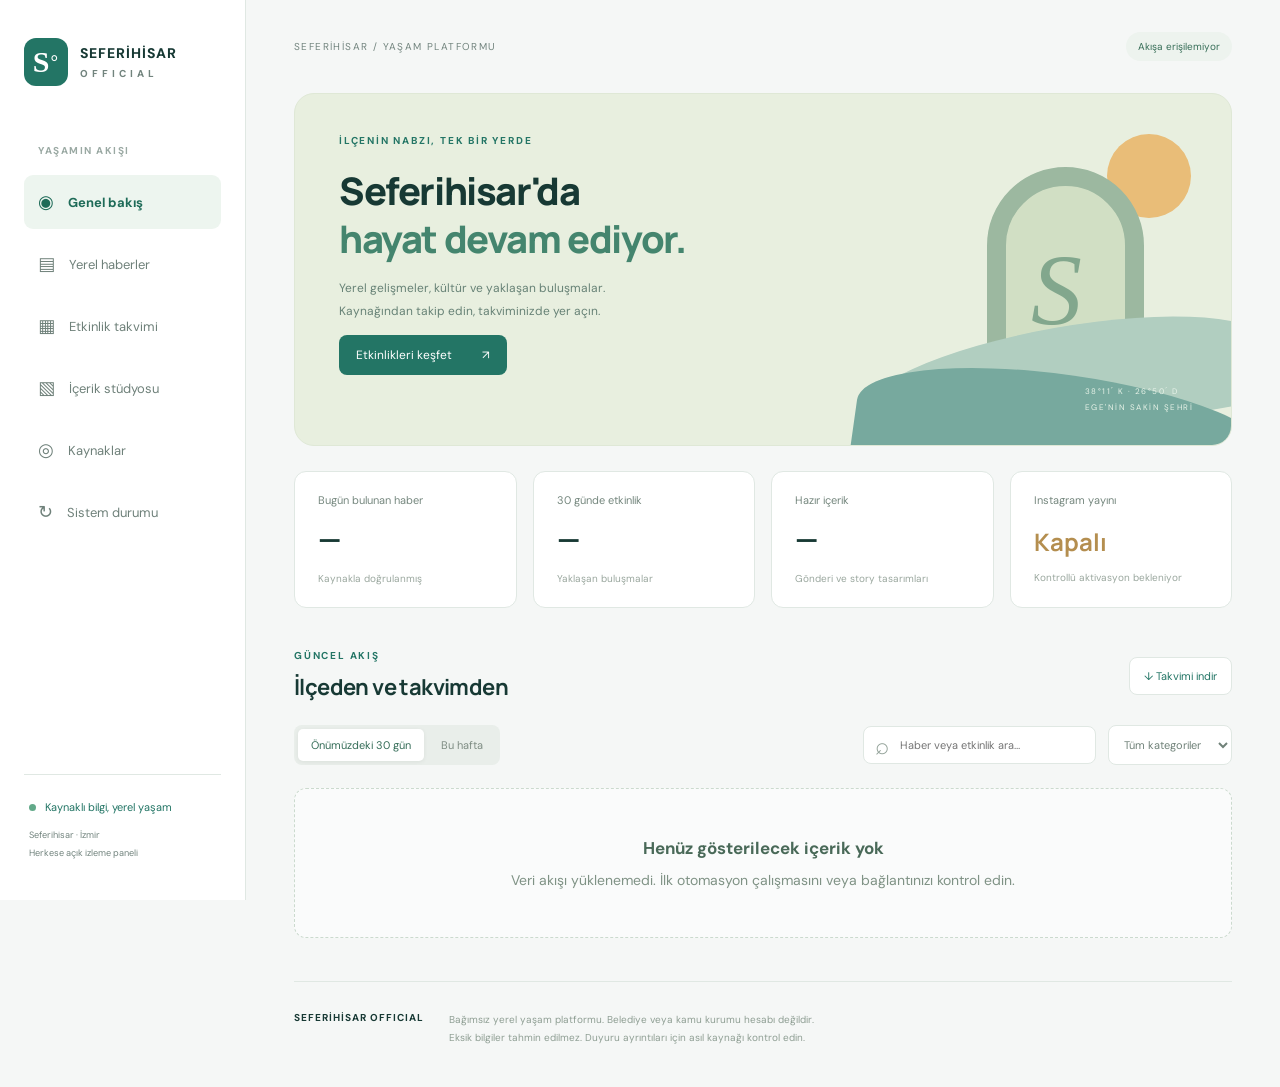
==== site/index.html @ 624b7d80 "Build Seferihisar news and future-event automation platform" ====
<!doctype html>
<html lang="tr">
<head>
  <meta charset="utf-8"><meta name="viewport" content="width=device-width, initial-scale=1">
  <meta name="description" content="Seferihisar Official — kaynaklı yerel haberler ve yaklaşan etkinlikler">
  <title>Seferihisar Official · Yaşam ve etkinlik akışı</title>
  <link rel="stylesheet" href="style.css"><script src="app.js" defer></script>
</head>
<body>
  <aside class="sidebar">
    <a class="brand" href="#overview"><span class="brand-icon">S<span>°</span></span><span>SEFERİHİSAR<small>OFFICIAL</small></span></a>
    <div class="nav-label">YAŞAMIN AKIŞI</div>
    <nav aria-label="Ana menü">
      <button data-view="overview" class="active">◉ <span>Genel bakış</span></button>
      <button data-view="news">▤ <span>Yerel haberler</span></button>
      <button data-view="events">▦ <span>Etkinlik takvimi</span></button>
      <button data-view="posts">▧ <span>İçerik stüdyosu</span></button>
      <button data-view="sources">◎ <span>Kaynaklar</span></button>
      <button data-view="system">↻ <span>Sistem durumu</span></button>
    </nav>
    <div class="sidebar-bottom"><span class="dot"></span> Kaynaklı bilgi, yerel yaşam<small>Seferihisar · İzmir<br>Herkese açık izleme paneli</small></div>
  </aside>
  <main>
    <header><span id="today">SEFERİHİSAR / YAŞAM PLATFORMU</span><span class="live" id="freshness">Veri bekleniyor</span></header>
    <div id="notice" role="status" class="notice" hidden></div>
    <section class="hero">
      <div><div class="eyebrow">İLÇENİN NABZI, TEK BİR YERDE</div><h1>Seferihisar'da<br><em>hayat devam ediyor.</em></h1><p>Yerel gelişmeler, kültür ve yaklaşan buluşmalar.<br>Kaynağından takip edin, takviminizde yer açın.</p><button class="primary" data-goto="events">Etkinlikleri keşfet <span>↗</span></button></div>
      <div class="hero-art" aria-hidden="true"><div class="sun"></div><div class="arch"><span>S</span></div><div class="sea sea-one"></div><div class="sea sea-two"></div><span class="art-caption">38°11′ K · 26°50′ D<br>EGE'NİN SAKİN ŞEHRİ</span></div>
    </section>
    <section class="stats" aria-label="Akış özeti">
      <div><span>Bugün bulunan haber</span><strong id="news-count">—</strong><small>Kaynakla doğrulanmış</small></div>
      <div><span>30 günde etkinlik</span><strong id="event-count">—</strong><small>Yaklaşan buluşmalar</small></div>
      <div><span>Hazır içerik</span><strong id="post-count">—</strong><small>Gönderi ve story tasarımları</small></div>
      <div><span>Instagram yayını</span><strong class="off">Kapalı</strong><small>Kontrollü aktivasyon bekleniyor</small></div>
    </section>
    <div class="section-head"><div><div class="eyebrow">GÜNCEL AKIŞ</div><h2 id="view-title">İlçeden ve takvimden</h2></div><a href="events.ics" download class="calendar-download">↓ Takvimi indir</a></div>
    <section class="controls" aria-label="İçerik filtreleri"><div class="chips"><button class="selected" data-days="30">Önümüzdeki 30 gün</button><button data-days="7">Bu hafta</button></div><label class="search"><span>⌕</span><input id="search" type="search" placeholder="Haber veya etkinlik ara…" aria-label="Haber veya etkinlik ara"></label><label><select id="category" aria-label="Kategori"><option value="">Tüm kategoriler</option></select></label></section>
    <div id="content" aria-live="polite"><div class="empty">Kaynak akışı yükleniyor…</div></div>
    <footer><span>SEFERİHİSAR OFFICIAL</span><p>Bağımsız yerel yaşam platformu. Belediye veya kamu kurumu hesabı değildir.<br>Eksik bilgiler tahmin edilmez. Duyuru ayrıntıları için asıl kaynağı kontrol edin.</p><small id="updated"></small></footer>
  </main>
</body>
</html>
---- site/style.css ----
@import url('https://fonts.googleapis.com/css2?family=DM+Sans:wght@400;500;600;700&family=Manrope:wght@400;500;600;700;800&display=swap');
:root{--bg:#f5f7f6;--ink:#173934;--muted:#72847e;--green:#237565;--border:#e0e8e3;--white:#fff}*{box-sizing:border-box}body{margin:0;background:var(--bg);color:var(--ink);font-family:'DM Sans',system-ui,sans-serif;font-size:14px}button,input,select{font:inherit}button,a,select{touch-action:manipulation}button,a{ -webkit-tap-highlight-color:transparent}button{cursor:pointer}button:focus-visible,a:focus-visible,input:focus-visible,select:focus-visible{outline:3px solid #eaa84f;outline-offset:4px}a{color:var(--green);text-decoration:none}.sidebar{position:fixed;inset:0 auto 0 0;width:246px;background:#fff;border-right:1px solid var(--border);padding:38px 24px;display:flex;flex-direction:column}.brand{display:flex;gap:12px;align-items:center;color:var(--ink);font-size:14px;font-weight:800;letter-spacing:1px}.brand small{display:block;font-size:10px;letter-spacing:4px;margin-top:5px;color:var(--muted)}.brand-icon{display:block;font:700 30px Georgia;color:white;background:var(--green);border-radius:12px;width:44px;height:48px;text-align:center;line-height:48px}.brand-icon span{font-size:19px;vertical-align:top}.nav-label{font-size:10px;font-weight:700;color:#9aa9a3;letter-spacing:1.5px;margin:58px 14px 18px}nav{display:grid;gap:8px}nav button{border:0;background:transparent;color:#6f817a;text-align:left;padding:15px 14px;border-radius:9px;font-size:18px;display:flex;gap:14px;align-items:center}nav button span{font-size:13px}nav button.active{background:#edf5ef;color:#1e6b58;font-weight:700}.sidebar-bottom{margin-top:auto;border-top:1px solid var(--border);padding:25px 5px 0;font-size:11px;color:var(--green)}.sidebar-bottom small{display:block;color:var(--muted);line-height:1.9;margin-top:13px}.dot{display:inline-block;width:7px;height:7px;background:#62a989;border-radius:50%;margin-right:6px}main{margin-left:246px;max-width:1600px;padding:0 48px}header{height:93px;display:flex;justify-content:space-between;align-items:center;font-size:10px;letter-spacing:1.4px;color:var(--muted);gap:12px}.live{background:#edf3ee;color:#376e58;padding:8px 12px;border-radius:20px;font-size:10px;letter-spacing:0}.hero{background:#e8efdf;border:1px solid #dfe8d6;border-radius:20px;min-height:353px;padding:40px 44px;display:flex;position:relative;overflow:hidden}.eyebrow{font-size:10px;letter-spacing:1.8px;font-weight:700;color:var(--green)}h1{font-family:Manrope,system-ui,sans-serif;font-size:38px;letter-spacing:-1.4px;line-height:1.25;margin:20px 0 15px;font-weight:800}h1 em{font-style:normal;color:#44856e}.hero p{color:#678276;font-size:12px;line-height:1.9}.primary{border:0;background:#237565;color:white;border-radius:8px;padding:12px 17px;margin-top:12px;font-size:12px;display:flex;gap:30px}.hero-art{position:absolute;width:360px;height:100%;right:0;top:0}.sun{position:absolute;width:84px;height:84px;border-radius:50%;background:#e9bd78;right:40px;top:40px}.arch{position:absolute;right:87px;top:73px;width:157px;height:212px;border-radius:90px 90px 0 0;border:19px solid #9cb8a0;background:#d1dfc4}.arch span{font:italic 102px Georgia;color:#82a78d;position:absolute;left:25px;top:46px}.sea{position:absolute;width:420px;height:108px;bottom:0;right:-44px;background:#8cb6ad;border-radius:50% 50% 0 0;transform:rotate(-10deg)}.sea-one{bottom:10px;background:#b1cec0}.sea-two{bottom:-38px;background:#77a99e;transform:rotate(8deg)}.art-caption{position:absolute;bottom:30px;right:38px;font-size:8px;line-height:2;letter-spacing:1.5px;color:#e7f3e8}.stats{display:grid;grid-template-columns:repeat(4,1fr);gap:16px;margin:25px 0 41px}.stats>div{background:white;border:1px solid var(--border);border-radius:12px;padding:21px 23px}.stats span{font-size:11px;color:#75877e;display:block}.stats strong{font:700 30px Manrope,system-ui;display:block;margin:11px 0 9px}.stats strong.off{font-size:24px;color:#b48e4f;padding-top:7px}.stats small{font-size:10px;color:#9aa79e}.section-head{display:flex;justify-content:space-between;align-items:center}h2{font:700 22px Manrope,system-ui;letter-spacing:-.6px;margin:10px 0 0}.calendar-download{font-size:11px;border:1px solid var(--border);background:#fff;padding:11px 14px;border-radius:8px}.controls{display:flex;gap:12px;align-items:center;margin:23px 0}.chips{display:flex;gap:4px;flex-shrink:0;background:#e9eeea;padding:4px;border-radius:8px}.chips button{border:0;background:transparent;color:#7e8c83;padding:9px 13px;border-radius:5px;font-size:11px}.chips button.selected{background:white;color:#356d58;box-shadow:0 1px 4px #001d1010}.search{margin-left:auto;display:flex;align-items:center;border:1px solid var(--border);border-radius:8px;padding:0 11px;background:white}.search span{font-size:24px;color:#94a39a}input{width:195px;border:0;background:transparent;padding:11px;font-size:11px;outline:0}select{border:1px solid var(--border);background:white;color:#708279;border-radius:8px;font-size:11px;padding:11px;max-width:180px}.grid{display:grid;grid-template-columns:repeat(3,minmax(0,1fr));gap:18px}.content-card{background:#fff;border:1px solid var(--border);border-radius:12px;overflow:hidden;display:flex;flex-direction:column}.card-visual{height:133px;background:#e6eee6;position:relative;overflow:hidden;display:flex;align-items:center;justify-content:center}.card-visual .date{font:800 46px Manrope,system-ui;letter-spacing:-3px;color:#367563}.card-visual .date small{display:inline-block;font:500 11px 'DM Sans',system-ui;letter-spacing:1px;margin-left:10px;vertical-align:middle}.card-visual::after{content:'';width:170px;height:170px;position:absolute;border:1px solid #8ab79e66;border-radius:50%;right:-55px;bottom:-93px;box-shadow:0 0 0 28px #a6c4ad33,0 0 0 56px #a6c4ad1a}.card-visual.news{background:#e4edf2}.card-visual.news .date{font-size:32px;letter-spacing:0;color:#55849a}.card-visual img{width:100%;height:100%;object-fit:cover;object-position:top}.card-body{padding:20px;display:flex;flex-direction:column;flex:1;gap:12px}.card-meta{display:flex;justify-content:space-between;gap:8px;align-items:center;font-size:9px;color:#8c9b91}.tag{color:#397b65;background:#edf6ee;padding:5px 8px;border-radius:4px}.tag.warn{color:#b45135;background:#fceddf}.content-card h3{font:700 15px Manrope,system-ui;line-height:1.5;margin:0;letter-spacing:-.2px}.content-card p{font-size:11px;line-height:1.8;color:#7b8d83;margin:0}.card-details{color:#8b9c91;font-size:10px;line-height:1.9}.card-footer{margin-top:auto;padding-top:13px;border-top:1px solid #edf1ec;display:flex;gap:12px;align-items:center;justify-content:space-between;font-size:10px}.card-footer button{background:#edf4ef;color:#36745d;border:0;border-radius:5px;padding:8px;font-size:10px}.empty{border:1px dashed #cbdace;border-radius:12px;padding:48px 20px;text-align:center;color:#7f9285;background:#ffffff80}.empty strong{display:block;font-size:17px;color:#496958;margin-bottom:12px}.panel{background:white;border:1px solid var(--border);border-radius:12px;padding:24px;margin-bottom:16px}.table-wrap{overflow:auto}table{width:100%;border-collapse:collapse;font-size:12px}th{text-align:left;color:#8c9b92;font-weight:500}td,th{padding:15px 10px;border-bottom:1px solid #edf1ec;white-space:nowrap}td a{white-space:normal}.notice{padding:14px 18px;background:#fff2dc;border:1px solid #ebd7b5;border-radius:8px;margin-bottom:16px;color:#98732e;line-height:1.6;font-size:12px}footer{border-top:1px solid var(--border);margin-top:43px;padding:29px 0 40px;display:flex;gap:25px;align-items:start}footer>span{font-weight:700;font-size:10px;letter-spacing:1px}footer p{font-size:10px;line-height:1.8;color:#8e9e93;margin:0}footer small{margin-left:auto;color:#91a195;font-size:9px;line-height:1.8;text-align:right}.media-links{display:flex;flex-wrap:wrap;gap:8px;font-size:10px}.section-label{font-size:15px;margin:26px 0 16px}.sr-only{position:absolute;width:1px;height:1px;overflow:hidden;clip:rect(0,0,0,0)}@media(min-width:1500px){.hero-art{right:80px}}@media(max-width:1200px){main{padding:0 26px}.sidebar{width:212px;padding:34px 18px}main{margin-left:212px}.hero{padding:34px}.hero-art{opacity:.5;right:-60px;pointer-events:none}.hero>div:first-child{z-index:1}.controls{flex-wrap:wrap}.search{margin-left:0}.grid{grid-template-columns:repeat(2,minmax(0,1fr))}.stats{gap:10px}.stats>div{padding:18px 15px}}@media(max-width:760px){.sidebar{position:static;width:auto;padding:20px 20px 0;border-right:0;border-bottom:1px solid var(--border)}.brand{font-size:12px}.brand-icon{width:35px;height:39px;line-height:39px;font-size:25px}.nav-label,.sidebar-bottom{display:none}nav{display:flex;overflow:auto;gap:4px;margin-top:16px;padding-bottom:10px}nav button{white-space:nowrap;padding:10px;font-size:14px;gap:7px}nav button span{font-size:11px}main{margin:0;padding:0 20px}header{height:63px;font-size:8px;letter-spacing:.8px}.live{font-size:9px}.hero{padding:27px;min-height:324px;border-radius:14px}h1{font-size:30px;letter-spacing:-1px}.hero-art{right:-160px;opacity:.4}.hero p{font-size:11px}.stats{grid-template-columns:repeat(2,1fr);margin:18px 0 29px}.stats strong{font-size:25px}.stats>div{padding:17px}.section-head{gap:10px}h2{font-size:18px}.eyebrow{font-size:8px}.calendar-download{font-size:10px;white-space:nowrap;padding:10px}.controls{gap:10px}.chips{width:100%;justify-content:start}.chips button{flex:1}.search{flex:1;min-width:0}input{width:100%;min-width:0}.controls>label:last-child{max-width:40%}.grid{grid-template-columns:1fr}.card-visual{height:140px}footer{flex-wrap:wrap;gap:14px}footer small{margin-left:0;text-align:left}}@media(prefers-reduced-motion:reduce){*{scroll-behavior:auto}}
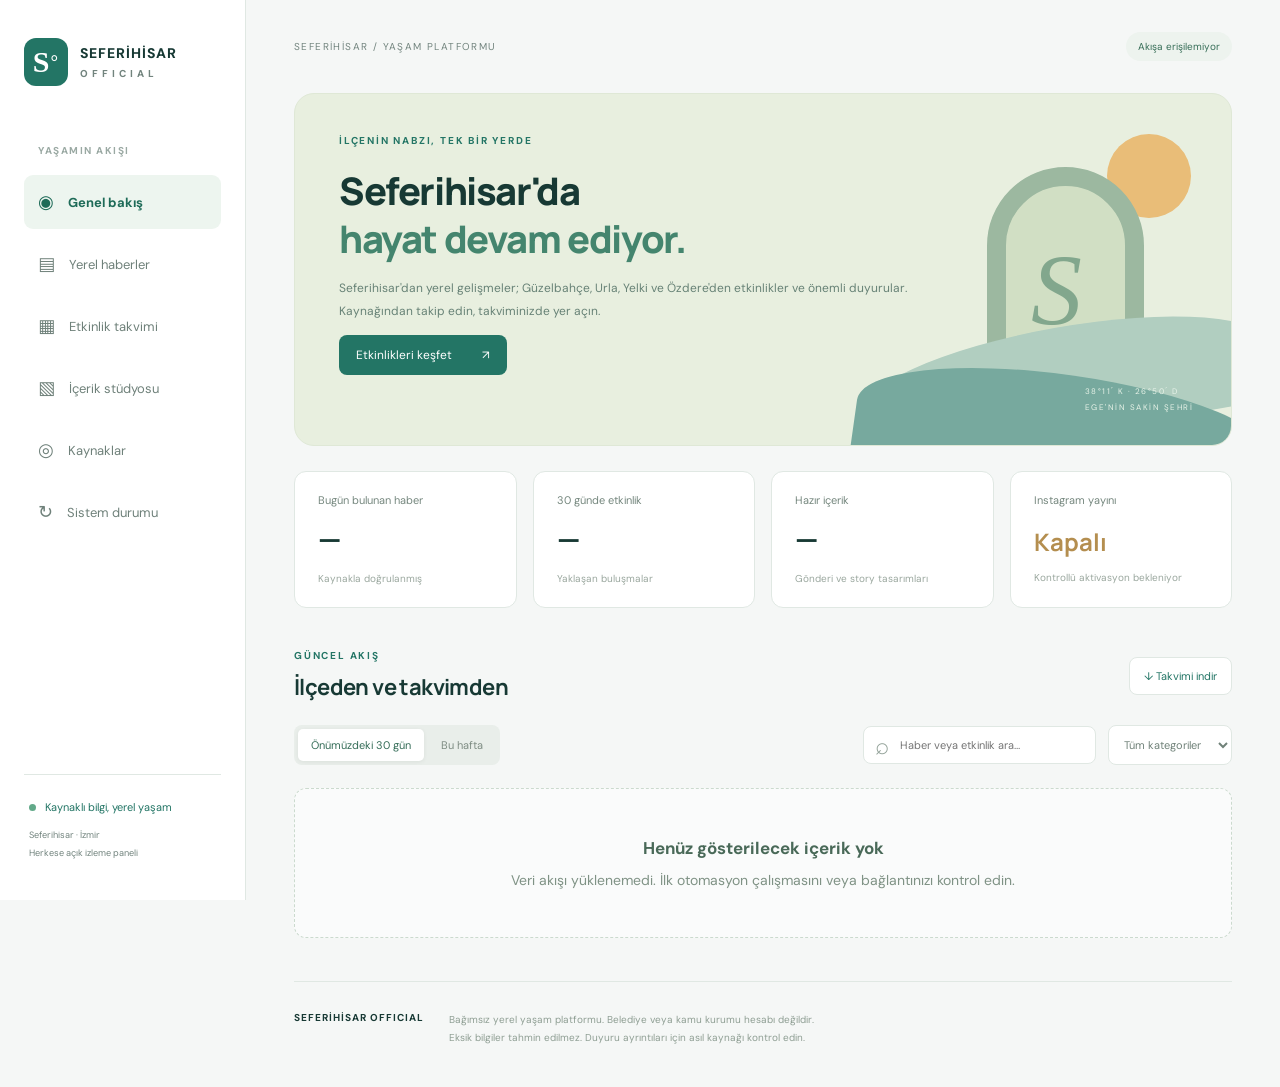
==== commit 601a656a: "Expand regional news sources and repair live collection" ====
--- a/site/index.html
+++ b/site/index.html
@@ -2,7 +2,7 @@
 <html lang="tr">
 <head>
   <meta charset="utf-8"><meta name="viewport" content="width=device-width, initial-scale=1">
-  <meta name="description" content="Seferihisar Official — kaynaklı yerel haberler ve yaklaşan etkinlikler">
+  <meta name="description" content="Seferihisar ve çevresinden kaynaklı yerel haberler ve yaklaşan etkinlikler">
   <title>Seferihisar Official · Yaşam ve etkinlik akışı</title>
   <link rel="stylesheet" href="style.css"><script src="app.js" defer></script>
 </head>
@@ -24,7 +24,7 @@
     <header><span id="today">SEFERİHİSAR / YAŞAM PLATFORMU</span><span class="live" id="freshness">Veri bekleniyor</span></header>
     <div id="notice" role="status" class="notice" hidden></div>
     <section class="hero">
-      <div><div class="eyebrow">İLÇENİN NABZI, TEK BİR YERDE</div><h1>Seferihisar'da<br><em>hayat devam ediyor.</em></h1><p>Yerel gelişmeler, kültür ve yaklaşan buluşmalar.<br>Kaynağından takip edin, takviminizde yer açın.</p><button class="primary" data-goto="events">Etkinlikleri keşfet <span>↗</span></button></div>
+      <div><div class="eyebrow">İLÇENİN NABZI, TEK BİR YERDE</div><h1>Seferihisar'da<br><em>hayat devam ediyor.</em></h1><p>Seferihisar'dan yerel gelişmeler; Güzelbahçe, Urla, Yelki ve Özdere'den etkinlikler ve önemli duyurular.<br>Kaynağından takip edin, takviminizde yer açın.</p><button class="primary" data-goto="events">Etkinlikleri keşfet <span>↗</span></button></div>
       <div class="hero-art" aria-hidden="true"><div class="sun"></div><div class="arch"><span>S</span></div><div class="sea sea-one"></div><div class="sea sea-two"></div><span class="art-caption">38°11′ K · 26°50′ D<br>EGE'NİN SAKİN ŞEHRİ</span></div>
     </section>
     <section class="stats" aria-label="Akış özeti">
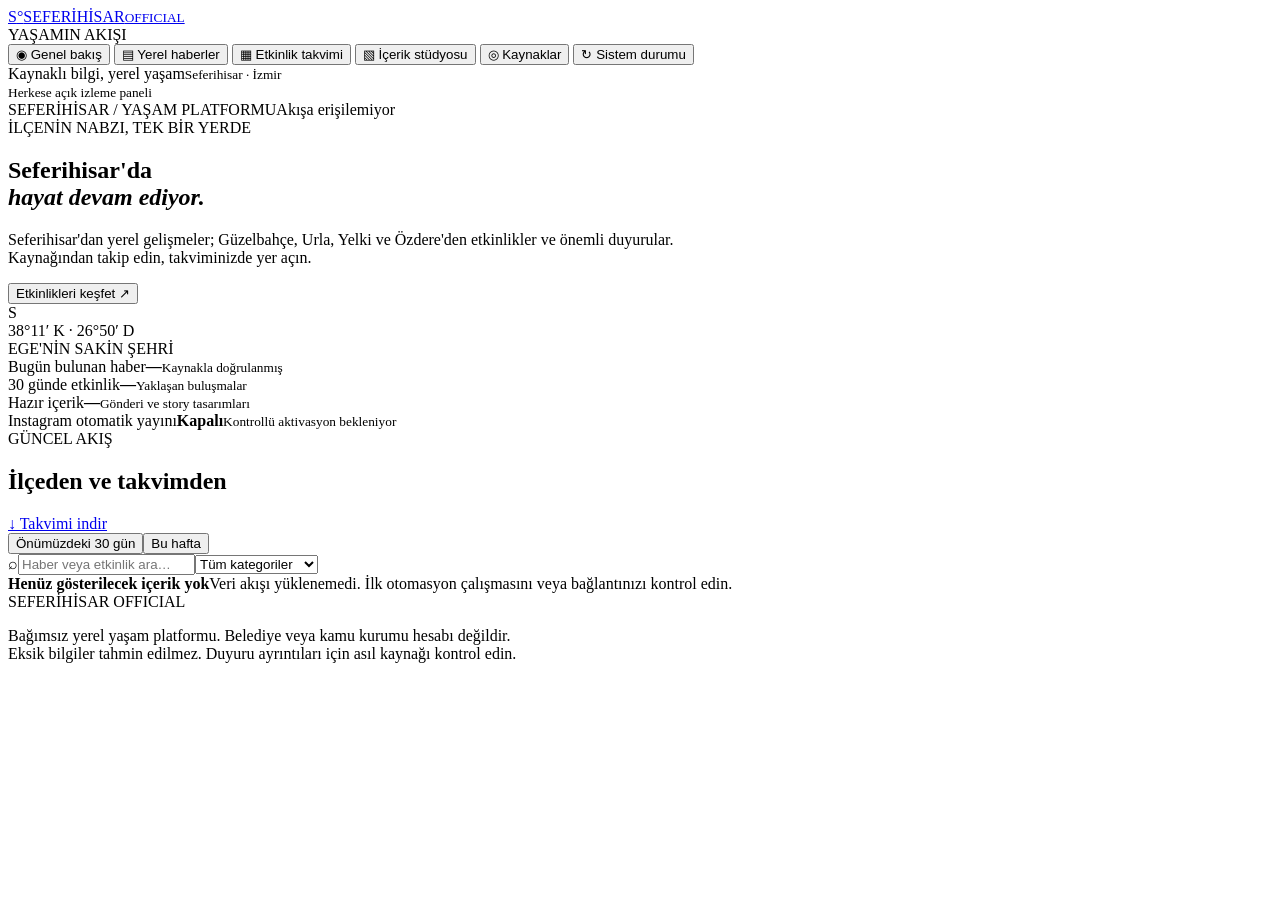
==== commit 2c1bbd64: "Expand regional source coverage and report real reader health" ====
--- a/site/index.html
+++ b/site/index.html
@@ -31,7 +31,7 @@
       <div><span>Bugün bulunan haber</span><strong id="news-count">—</strong><small>Kaynakla doğrulanmış</small></div>
       <div><span>30 günde etkinlik</span><strong id="event-count">—</strong><small>Yaklaşan buluşmalar</small></div>
       <div><span>Hazır içerik</span><strong id="post-count">—</strong><small>Gönderi ve story tasarımları</small></div>
-      <div><span>Instagram yayını</span><strong class="off">Kapalı</strong><small>Kontrollü aktivasyon bekleniyor</small></div>
+      <div><span>Instagram otomatik yayını</span><strong class="off">Kapalı</strong><small>Kontrollü aktivasyon bekleniyor</small></div>
     </section>
     <div class="section-head"><div><div class="eyebrow">GÜNCEL AKIŞ</div><h2 id="view-title">İlçeden ve takvimden</h2></div><a href="events.ics" download class="calendar-download">↓ Takvimi indir</a></div>
     <section class="controls" aria-label="İçerik filtreleri"><div class="chips"><button class="selected" data-days="30">Önümüzdeki 30 gün</button><button data-days="7">Bu hafta</button></div><label class="search"><span>⌕</span><input id="search" type="search" placeholder="Haber veya etkinlik ara…" aria-label="Haber veya etkinlik ara"></label><label><select id="category" aria-label="Kategori"><option value="">Tüm kategoriler</option></select></label></section>
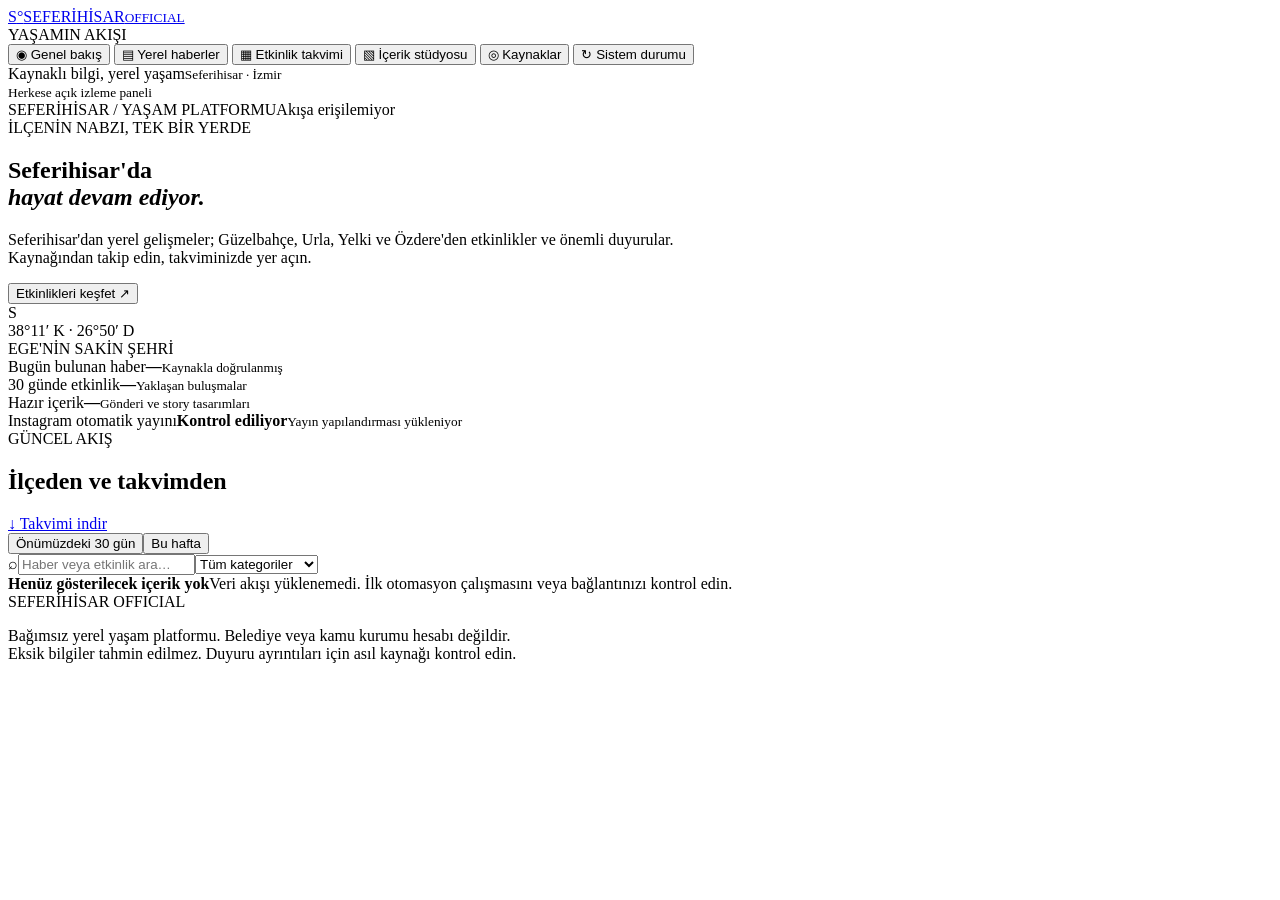
==== commit 6cca4fcc: "Add bounded automatic Instagram feed and matching story publication after trusted research" ====
--- a/site/index.html
+++ b/site/index.html
@@ -1,42 +1,42 @@
-<!doctype html>
-<html lang="tr">
-<head>
-  <meta charset="utf-8"><meta name="viewport" content="width=device-width, initial-scale=1">
-  <meta name="description" content="Seferihisar ve çevresinden kaynaklı yerel haberler ve yaklaşan etkinlikler">
-  <title>Seferihisar Official · Yaşam ve etkinlik akışı</title>
-  <link rel="stylesheet" href="style.css"><script src="app.js" defer></script>
-</head>
-<body>
-  <aside class="sidebar">
-    <a class="brand" href="#overview"><span class="brand-icon">S<span>°</span></span><span>SEFERİHİSAR<small>OFFICIAL</small></span></a>
-    <div class="nav-label">YAŞAMIN AKIŞI</div>
-    <nav aria-label="Ana menü">
-      <button data-view="overview" class="active">◉ <span>Genel bakış</span></button>
-      <button data-view="news">▤ <span>Yerel haberler</span></button>
-      <button data-view="events">▦ <span>Etkinlik takvimi</span></button>
-      <button data-view="posts">▧ <span>İçerik stüdyosu</span></button>
-      <button data-view="sources">◎ <span>Kaynaklar</span></button>
-      <button data-view="system">↻ <span>Sistem durumu</span></button>
-    </nav>
-    <div class="sidebar-bottom"><span class="dot"></span> Kaynaklı bilgi, yerel yaşam<small>Seferihisar · İzmir<br>Herkese açık izleme paneli</small></div>
-  </aside>
-  <main>
-    <header><span id="today">SEFERİHİSAR / YAŞAM PLATFORMU</span><span class="live" id="freshness">Veri bekleniyor</span></header>
-    <div id="notice" role="status" class="notice" hidden></div>
-    <section class="hero">
-      <div><div class="eyebrow">İLÇENİN NABZI, TEK BİR YERDE</div><h1>Seferihisar'da<br><em>hayat devam ediyor.</em></h1><p>Seferihisar'dan yerel gelişmeler; Güzelbahçe, Urla, Yelki ve Özdere'den etkinlikler ve önemli duyurular.<br>Kaynağından takip edin, takviminizde yer açın.</p><button class="primary" data-goto="events">Etkinlikleri keşfet <span>↗</span></button></div>
-      <div class="hero-art" aria-hidden="true"><div class="sun"></div><div class="arch"><span>S</span></div><div class="sea sea-one"></div><div class="sea sea-two"></div><span class="art-caption">38°11′ K · 26°50′ D<br>EGE'NİN SAKİN ŞEHRİ</span></div>
-    </section>
-    <section class="stats" aria-label="Akış özeti">
-      <div><span>Bugün bulunan haber</span><strong id="news-count">—</strong><small>Kaynakla doğrulanmış</small></div>
-      <div><span>30 günde etkinlik</span><strong id="event-count">—</strong><small>Yaklaşan buluşmalar</small></div>
-      <div><span>Hazır içerik</span><strong id="post-count">—</strong><small>Gönderi ve story tasarımları</small></div>
-      <div><span>Instagram otomatik yayını</span><strong class="off">Kapalı</strong><small>Kontrollü aktivasyon bekleniyor</small></div>
-    </section>
-    <div class="section-head"><div><div class="eyebrow">GÜNCEL AKIŞ</div><h2 id="view-title">İlçeden ve takvimden</h2></div><a href="events.ics" download class="calendar-download">↓ Takvimi indir</a></div>
-    <section class="controls" aria-label="İçerik filtreleri"><div class="chips"><button class="selected" data-days="30">Önümüzdeki 30 gün</button><button data-days="7">Bu hafta</button></div><label class="search"><span>⌕</span><input id="search" type="search" placeholder="Haber veya etkinlik ara…" aria-label="Haber veya etkinlik ara"></label><label><select id="category" aria-label="Kategori"><option value="">Tüm kategoriler</option></select></label></section>
-    <div id="content" aria-live="polite"><div class="empty">Kaynak akışı yükleniyor…</div></div>
-    <footer><span>SEFERİHİSAR OFFICIAL</span><p>Bağımsız yerel yaşam platformu. Belediye veya kamu kurumu hesabı değildir.<br>Eksik bilgiler tahmin edilmez. Duyuru ayrıntıları için asıl kaynağı kontrol edin.</p><small id="updated"></small></footer>
-  </main>
-</body>
-</html>
+<!doctype html>
+<html lang="tr">
+<head>
+  <meta charset="utf-8"><meta name="viewport" content="width=device-width, initial-scale=1">
+  <meta name="description" content="Seferihisar ve çevresinden kaynaklı yerel haberler ve yaklaşan etkinlikler">
+  <title>Seferihisar Official · Yaşam ve etkinlik akışı</title>
+  <link rel="stylesheet" href="style.css"><script src="app.js" defer></script>
+</head>
+<body>
+  <aside class="sidebar">
+    <a class="brand" href="#overview"><span class="brand-icon">S<span>°</span></span><span>SEFERİHİSAR<small>OFFICIAL</small></span></a>
+    <div class="nav-label">YAŞAMIN AKIŞI</div>
+    <nav aria-label="Ana menü">
+      <button data-view="overview" class="active">◉ <span>Genel bakış</span></button>
+      <button data-view="news">▤ <span>Yerel haberler</span></button>
+      <button data-view="events">▦ <span>Etkinlik takvimi</span></button>
+      <button data-view="posts">▧ <span>İçerik stüdyosu</span></button>
+      <button data-view="sources">◎ <span>Kaynaklar</span></button>
+      <button data-view="system">↻ <span>Sistem durumu</span></button>
+    </nav>
+    <div class="sidebar-bottom"><span class="dot"></span> Kaynaklı bilgi, yerel yaşam<small>Seferihisar · İzmir<br>Herkese açık izleme paneli</small></div>
+  </aside>
+  <main>
+    <header><span id="today">SEFERİHİSAR / YAŞAM PLATFORMU</span><span class="live" id="freshness">Veri bekleniyor</span></header>
+    <div id="notice" role="status" class="notice" hidden></div>
+    <section class="hero">
+      <div><div class="eyebrow">İLÇENİN NABZI, TEK BİR YERDE</div><h1>Seferihisar'da<br><em>hayat devam ediyor.</em></h1><p>Seferihisar'dan yerel gelişmeler; Güzelbahçe, Urla, Yelki ve Özdere'den etkinlikler ve önemli duyurular.<br>Kaynağından takip edin, takviminizde yer açın.</p><button class="primary" data-goto="events">Etkinlikleri keşfet <span>↗</span></button></div>
+      <div class="hero-art" aria-hidden="true"><div class="sun"></div><div class="arch"><span>S</span></div><div class="sea sea-one"></div><div class="sea sea-two"></div><span class="art-caption">38°11′ K · 26°50′ D<br>EGE'NİN SAKİN ŞEHRİ</span></div>
+    </section>
+    <section class="stats" aria-label="Akış özeti">
+      <div><span>Bugün bulunan haber</span><strong id="news-count">—</strong><small>Kaynakla doğrulanmış</small></div>
+      <div><span>30 günde etkinlik</span><strong id="event-count">—</strong><small>Yaklaşan buluşmalar</small></div>
+      <div><span>Hazır içerik</span><strong id="post-count">—</strong><small>Gönderi ve story tasarımları</small></div>
+      <div><span>Instagram otomatik yayını</span><strong id="publish-status" class="off">Kontrol ediliyor</strong><small id="publish-note">Yayın yapılandırması yükleniyor</small></div>
+    </section>
+    <div class="section-head"><div><div class="eyebrow">GÜNCEL AKIŞ</div><h2 id="view-title">İlçeden ve takvimden</h2></div><a href="events.ics" download class="calendar-download">↓ Takvimi indir</a></div>
+    <section class="controls" aria-label="İçerik filtreleri"><div class="chips"><button class="selected" data-days="30">Önümüzdeki 30 gün</button><button data-days="7">Bu hafta</button></div><label class="search"><span>⌕</span><input id="search" type="search" placeholder="Haber veya etkinlik ara…" aria-label="Haber veya etkinlik ara"></label><label><select id="category" aria-label="Kategori"><option value="">Tüm kategoriler</option></select></label></section>
+    <div id="content" aria-live="polite"><div class="empty">Kaynak akışı yükleniyor…</div></div>
+    <footer><span>SEFERİHİSAR OFFICIAL</span><p>Bağımsız yerel yaşam platformu. Belediye veya kamu kurumu hesabı değildir.<br>Eksik bilgiler tahmin edilmez. Duyuru ayrıntıları için asıl kaynağı kontrol edin.</p><small id="updated"></small></footer>
+  </main>
+</body>
+</html>
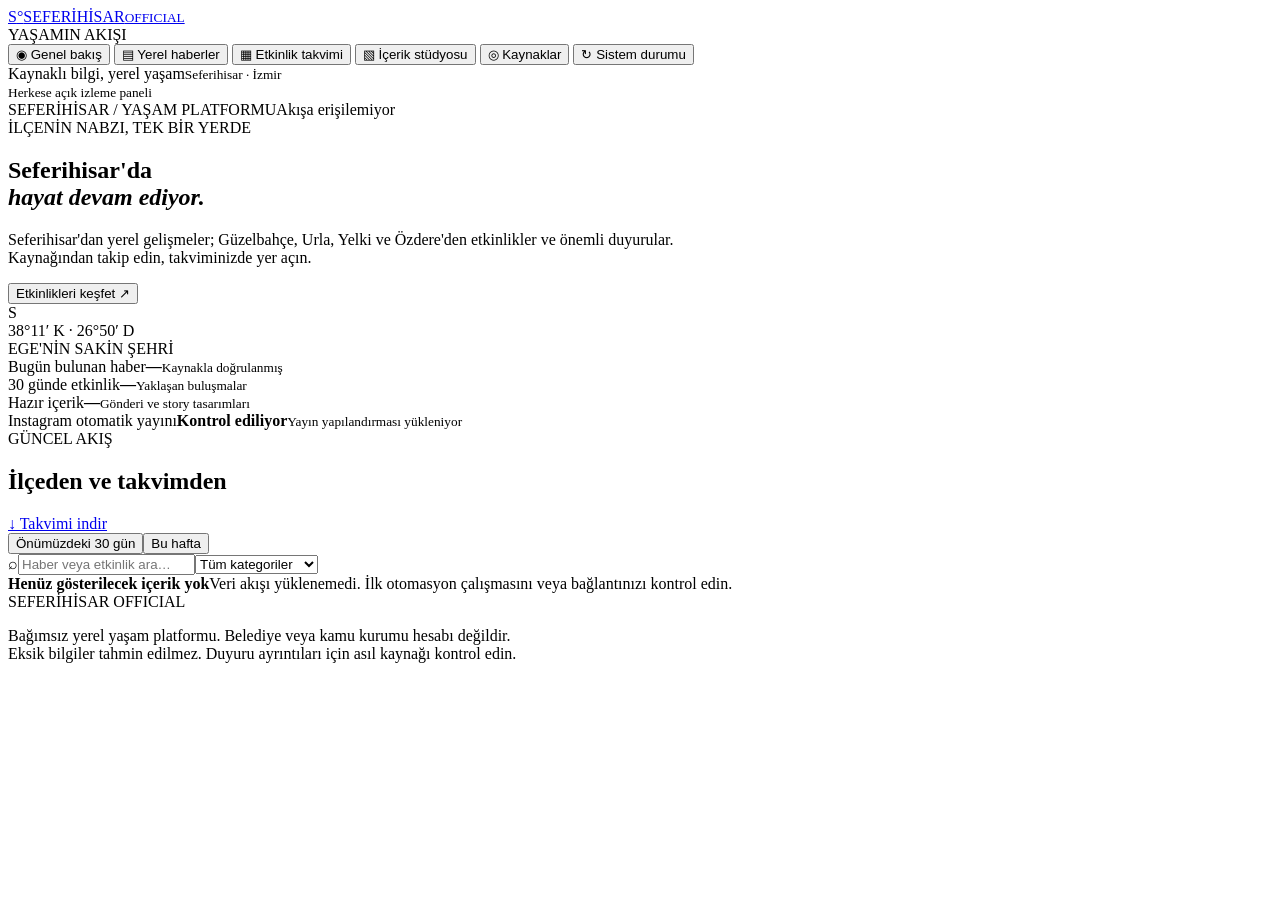
==== commit 25773f61: "Normalize edited files to repository line endings" ====
--- a/site/index.html
+++ b/site/index.html
@@ -1,42 +1,42 @@
-<!doctype html>
-<html lang="tr">
-<head>
-  <meta charset="utf-8"><meta name="viewport" content="width=device-width, initial-scale=1">
-  <meta name="description" content="Seferihisar ve çevresinden kaynaklı yerel haberler ve yaklaşan etkinlikler">
-  <title>Seferihisar Official · Yaşam ve etkinlik akışı</title>
-  <link rel="stylesheet" href="style.css"><script src="app.js" defer></script>
-</head>
-<body>
-  <aside class="sidebar">
-    <a class="brand" href="#overview"><span class="brand-icon">S<span>°</span></span><span>SEFERİHİSAR<small>OFFICIAL</small></span></a>
-    <div class="nav-label">YAŞAMIN AKIŞI</div>
-    <nav aria-label="Ana menü">
-      <button data-view="overview" class="active">◉ <span>Genel bakış</span></button>
-      <button data-view="news">▤ <span>Yerel haberler</span></button>
-      <button data-view="events">▦ <span>Etkinlik takvimi</span></button>
-      <button data-view="posts">▧ <span>İçerik stüdyosu</span></button>
-      <button data-view="sources">◎ <span>Kaynaklar</span></button>
-      <button data-view="system">↻ <span>Sistem durumu</span></button>
-    </nav>
-    <div class="sidebar-bottom"><span class="dot"></span> Kaynaklı bilgi, yerel yaşam<small>Seferihisar · İzmir<br>Herkese açık izleme paneli</small></div>
-  </aside>
-  <main>
-    <header><span id="today">SEFERİHİSAR / YAŞAM PLATFORMU</span><span class="live" id="freshness">Veri bekleniyor</span></header>
-    <div id="notice" role="status" class="notice" hidden></div>
-    <section class="hero">
-      <div><div class="eyebrow">İLÇENİN NABZI, TEK BİR YERDE</div><h1>Seferihisar'da<br><em>hayat devam ediyor.</em></h1><p>Seferihisar'dan yerel gelişmeler; Güzelbahçe, Urla, Yelki ve Özdere'den etkinlikler ve önemli duyurular.<br>Kaynağından takip edin, takviminizde yer açın.</p><button class="primary" data-goto="events">Etkinlikleri keşfet <span>↗</span></button></div>
-      <div class="hero-art" aria-hidden="true"><div class="sun"></div><div class="arch"><span>S</span></div><div class="sea sea-one"></div><div class="sea sea-two"></div><span class="art-caption">38°11′ K · 26°50′ D<br>EGE'NİN SAKİN ŞEHRİ</span></div>
-    </section>
-    <section class="stats" aria-label="Akış özeti">
-      <div><span>Bugün bulunan haber</span><strong id="news-count">—</strong><small>Kaynakla doğrulanmış</small></div>
-      <div><span>30 günde etkinlik</span><strong id="event-count">—</strong><small>Yaklaşan buluşmalar</small></div>
-      <div><span>Hazır içerik</span><strong id="post-count">—</strong><small>Gönderi ve story tasarımları</small></div>
-      <div><span>Instagram otomatik yayını</span><strong id="publish-status" class="off">Kontrol ediliyor</strong><small id="publish-note">Yayın yapılandırması yükleniyor</small></div>
-    </section>
-    <div class="section-head"><div><div class="eyebrow">GÜNCEL AKIŞ</div><h2 id="view-title">İlçeden ve takvimden</h2></div><a href="events.ics" download class="calendar-download">↓ Takvimi indir</a></div>
-    <section class="controls" aria-label="İçerik filtreleri"><div class="chips"><button class="selected" data-days="30">Önümüzdeki 30 gün</button><button data-days="7">Bu hafta</button></div><label class="search"><span>⌕</span><input id="search" type="search" placeholder="Haber veya etkinlik ara…" aria-label="Haber veya etkinlik ara"></label><label><select id="category" aria-label="Kategori"><option value="">Tüm kategoriler</option></select></label></section>
-    <div id="content" aria-live="polite"><div class="empty">Kaynak akışı yükleniyor…</div></div>
-    <footer><span>SEFERİHİSAR OFFICIAL</span><p>Bağımsız yerel yaşam platformu. Belediye veya kamu kurumu hesabı değildir.<br>Eksik bilgiler tahmin edilmez. Duyuru ayrıntıları için asıl kaynağı kontrol edin.</p><small id="updated"></small></footer>
-  </main>
-</body>
-</html>
+<!doctype html>
+<html lang="tr">
+<head>
+  <meta charset="utf-8"><meta name="viewport" content="width=device-width, initial-scale=1">
+  <meta name="description" content="Seferihisar ve çevresinden kaynaklı yerel haberler ve yaklaşan etkinlikler">
+  <title>Seferihisar Official · Yaşam ve etkinlik akışı</title>
+  <link rel="stylesheet" href="style.css"><script src="app.js" defer></script>
+</head>
+<body>
+  <aside class="sidebar">
+    <a class="brand" href="#overview"><span class="brand-icon">S<span>°</span></span><span>SEFERİHİSAR<small>OFFICIAL</small></span></a>
+    <div class="nav-label">YAŞAMIN AKIŞI</div>
+    <nav aria-label="Ana menü">
+      <button data-view="overview" class="active">◉ <span>Genel bakış</span></button>
+      <button data-view="news">▤ <span>Yerel haberler</span></button>
+      <button data-view="events">▦ <span>Etkinlik takvimi</span></button>
+      <button data-view="posts">▧ <span>İçerik stüdyosu</span></button>
+      <button data-view="sources">◎ <span>Kaynaklar</span></button>
+      <button data-view="system">↻ <span>Sistem durumu</span></button>
+    </nav>
+    <div class="sidebar-bottom"><span class="dot"></span> Kaynaklı bilgi, yerel yaşam<small>Seferihisar · İzmir<br>Herkese açık izleme paneli</small></div>
+  </aside>
+  <main>
+    <header><span id="today">SEFERİHİSAR / YAŞAM PLATFORMU</span><span class="live" id="freshness">Veri bekleniyor</span></header>
+    <div id="notice" role="status" class="notice" hidden></div>
+    <section class="hero">
+      <div><div class="eyebrow">İLÇENİN NABZI, TEK BİR YERDE</div><h1>Seferihisar'da<br><em>hayat devam ediyor.</em></h1><p>Seferihisar'dan yerel gelişmeler; Güzelbahçe, Urla, Yelki ve Özdere'den etkinlikler ve önemli duyurular.<br>Kaynağından takip edin, takviminizde yer açın.</p><button class="primary" data-goto="events">Etkinlikleri keşfet <span>↗</span></button></div>
+      <div class="hero-art" aria-hidden="true"><div class="sun"></div><div class="arch"><span>S</span></div><div class="sea sea-one"></div><div class="sea sea-two"></div><span class="art-caption">38°11′ K · 26°50′ D<br>EGE'NİN SAKİN ŞEHRİ</span></div>
+    </section>
+    <section class="stats" aria-label="Akış özeti">
+      <div><span>Bugün bulunan haber</span><strong id="news-count">—</strong><small>Kaynakla doğrulanmış</small></div>
+      <div><span>30 günde etkinlik</span><strong id="event-count">—</strong><small>Yaklaşan buluşmalar</small></div>
+      <div><span>Hazır içerik</span><strong id="post-count">—</strong><small>Gönderi ve story tasarımları</small></div>
+      <div><span>Instagram otomatik yayını</span><strong id="publish-status" class="off">Kontrol ediliyor</strong><small id="publish-note">Yayın yapılandırması yükleniyor</small></div>
+    </section>
+    <div class="section-head"><div><div class="eyebrow">GÜNCEL AKIŞ</div><h2 id="view-title">İlçeden ve takvimden</h2></div><a href="events.ics" download class="calendar-download">↓ Takvimi indir</a></div>
+    <section class="controls" aria-label="İçerik filtreleri"><div class="chips"><button class="selected" data-days="30">Önümüzdeki 30 gün</button><button data-days="7">Bu hafta</button></div><label class="search"><span>⌕</span><input id="search" type="search" placeholder="Haber veya etkinlik ara…" aria-label="Haber veya etkinlik ara"></label><label><select id="category" aria-label="Kategori"><option value="">Tüm kategoriler</option></select></label></section>
+    <div id="content" aria-live="polite"><div class="empty">Kaynak akışı yükleniyor…</div></div>
+    <footer><span>SEFERİHİSAR OFFICIAL</span><p>Bağımsız yerel yaşam platformu. Belediye veya kamu kurumu hesabı değildir.<br>Eksik bilgiler tahmin edilmez. Duyuru ayrıntıları için asıl kaynağı kontrol edin.</p><small id="updated"></small></footer>
+  </main>
+</body>
+</html>
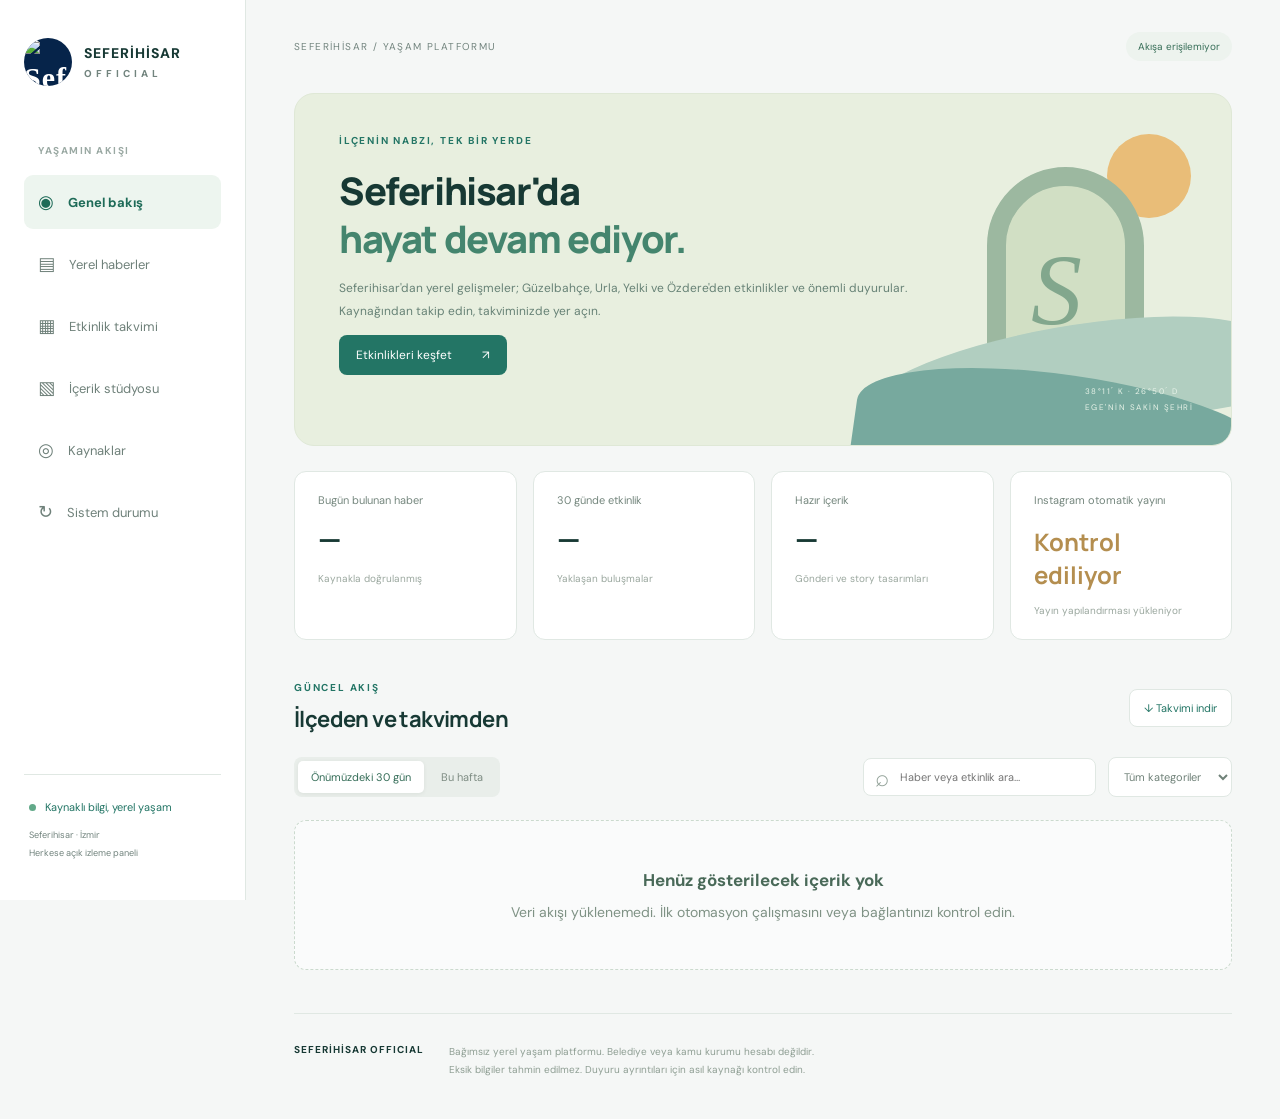
==== commit 57dd1bc6: "Version snail branding across new cards, weather and panel; preserve frozen claims" ====
--- a/site/index.html
+++ b/site/index.html
@@ -5,10 +5,11 @@
   <meta name="description" content="Seferihisar ve çevresinden kaynaklı yerel haberler ve yaklaşan etkinlikler">
   <title>Seferihisar Official · Yaşam ve etkinlik akışı</title>
   <link rel="stylesheet" href="style.css"><script src="app.js" defer></script>
+  <link rel="icon" type="image/png" href="logo-snail-s-v1.png">
 </head>
 <body>
   <aside class="sidebar">
-    <a class="brand" href="#overview"><span class="brand-icon">S<span>°</span></span><span>SEFERİHİSAR<small>OFFICIAL</small></span></a>
+    <a class="brand" href="#overview"><img class="brand-icon" src="logo-snail-s-v1.png" width="48" height="48" alt="SeferihisarOfficial salyangozlu S logosu"><span>SEFERİHİSAR<small>OFFICIAL</small></span></a>
     <div class="nav-label">YAŞAMIN AKIŞI</div>
     <nav aria-label="Ana menü">
       <button data-view="overview" class="active">◉ <span>Genel bakış</span></button>
--- a/site/style.css
+++ b/site/style.css
@@ -0,0 +1,7 @@
+@import url('https://fonts.googleapis.com/css2?family=DM+Sans:wght@400;500;600;700&family=Manrope:wght@400;500;600;700;800&display=swap');
+.hero[hidden],.controls[hidden]{display:none}
+:root{--bg:#f5f7f6;--ink:#173934;--muted:#72847e;--green:#237565;--border:#e0e8e3;--white:#fff}*{box-sizing:border-box}body{margin:0;background:var(--bg);color:var(--ink);font-family:'DM Sans',system-ui,sans-serif;font-size:14px}button,input,select{font:inherit}button,a,select{touch-action:manipulation}button,a{ -webkit-tap-highlight-color:transparent}button{cursor:pointer}button:focus-visible,a:focus-visible,input:focus-visible,select:focus-visible{outline:3px solid #eaa84f;outline-offset:4px}a{color:var(--green);text-decoration:none}.sidebar{position:fixed;inset:0 auto 0 0;width:246px;background:#fff;border-right:1px solid var(--border);padding:38px 24px;display:flex;flex-direction:column}.brand{display:flex;gap:12px;align-items:center;color:var(--ink);font-size:14px;font-weight:800;letter-spacing:1px}.brand small{display:block;font-size:10px;letter-spacing:4px;margin-top:5px;color:var(--muted)}.brand-icon{display:block;font:700 30px Georgia;color:white;background:var(--green);border-radius:12px;width:44px;height:48px;text-align:center;line-height:48px}.brand-icon span{font-size:19px;vertical-align:top}.nav-label{font-size:10px;font-weight:700;color:#9aa9a3;letter-spacing:1.5px;margin:58px 14px 18px}nav{display:grid;gap:8px}nav button{border:0;background:transparent;color:#6f817a;text-align:left;padding:15px 14px;border-radius:9px;font-size:18px;display:flex;gap:14px;align-items:center}nav button span{font-size:13px}nav button.active{background:#edf5ef;color:#1e6b58;font-weight:700}.sidebar-bottom{margin-top:auto;border-top:1px solid var(--border);padding:25px 5px 0;font-size:11px;color:var(--green)}.sidebar-bottom small{display:block;color:var(--muted);line-height:1.9;margin-top:13px}.dot{display:inline-block;width:7px;height:7px;background:#62a989;border-radius:50%;margin-right:6px}main{margin-left:246px;max-width:1600px;padding:0 48px}header{height:93px;display:flex;justify-content:space-between;align-items:center;font-size:10px;letter-spacing:1.4px;color:var(--muted);gap:12px}.live{background:#edf3ee;color:#376e58;padding:8px 12px;border-radius:20px;font-size:10px;letter-spacing:0}.hero{background:#e8efdf;border:1px solid #dfe8d6;border-radius:20px;min-height:353px;padding:40px 44px;display:flex;position:relative;overflow:hidden}.eyebrow{font-size:10px;letter-spacing:1.8px;font-weight:700;color:var(--green)}h1{font-family:Manrope,system-ui,sans-serif;font-size:38px;letter-spacing:-1.4px;line-height:1.25;margin:20px 0 15px;font-weight:800}h1 em{font-style:normal;color:#44856e}.hero p{color:#678276;font-size:12px;line-height:1.9}.primary{border:0;background:#237565;color:white;border-radius:8px;padding:12px 17px;margin-top:12px;font-size:12px;display:flex;gap:30px}.hero-art{position:absolute;width:360px;height:100%;right:0;top:0}.sun{position:absolute;width:84px;height:84px;border-radius:50%;background:#e9bd78;right:40px;top:40px}.arch{position:absolute;right:87px;top:73px;width:157px;height:212px;border-radius:90px 90px 0 0;border:19px solid #9cb8a0;background:#d1dfc4}.arch span{font:italic 102px Georgia;color:#82a78d;position:absolute;left:25px;top:46px}.sea{position:absolute;width:420px;height:108px;bottom:0;right:-44px;background:#8cb6ad;border-radius:50% 50% 0 0;transform:rotate(-10deg)}.sea-one{bottom:10px;background:#b1cec0}.sea-two{bottom:-38px;background:#77a99e;transform:rotate(8deg)}.art-caption{position:absolute;bottom:30px;right:38px;font-size:8px;line-height:2;letter-spacing:1.5px;color:#e7f3e8}.stats{display:grid;grid-template-columns:repeat(4,1fr);gap:16px;margin:25px 0 41px}.stats>div{background:white;border:1px solid var(--border);border-radius:12px;padding:21px 23px}.stats span{font-size:11px;color:#75877e;display:block}.stats strong{font:700 30px Manrope,system-ui;display:block;margin:11px 0 9px}.stats strong.off{font-size:24px;color:#b48e4f;padding-top:7px}.stats small{font-size:10px;color:#9aa79e}.section-head{display:flex;justify-content:space-between;align-items:center}h2{font:700 22px Manrope,system-ui;letter-spacing:-.6px;margin:10px 0 0}.calendar-download{font-size:11px;border:1px solid var(--border);background:#fff;padding:11px 14px;border-radius:8px}.controls{display:flex;gap:12px;align-items:center;margin:23px 0}.chips{display:flex;gap:4px;flex-shrink:0;background:#e9eeea;padding:4px;border-radius:8px}.chips button{border:0;background:transparent;color:#7e8c83;padding:9px 13px;border-radius:5px;font-size:11px}.chips button.selected{background:white;color:#356d58;box-shadow:0 1px 4px #001d1010}.search{margin-left:auto;display:flex;align-items:center;border:1px solid var(--border);border-radius:8px;padding:0 11px;background:white}.search span{font-size:24px;color:#94a39a}input{width:195px;border:0;background:transparent;padding:11px;font-size:11px;outline:0}select{border:1px solid var(--border);background:white;color:#708279;border-radius:8px;font-size:11px;padding:11px;max-width:180px}.grid{display:grid;grid-template-columns:repeat(3,minmax(0,1fr));gap:18px}.content-card{background:#fff;border:1px solid var(--border);border-radius:12px;overflow:hidden;display:flex;flex-direction:column}.card-visual{height:133px;background:#e6eee6;position:relative;overflow:hidden;display:flex;align-items:center;justify-content:center}.card-visual .date{font:800 46px Manrope,system-ui;letter-spacing:-3px;color:#367563}.card-visual .date small{display:inline-block;font:500 11px 'DM Sans',system-ui;letter-spacing:1px;margin-left:10px;vertical-align:middle}.card-visual::after{content:'';width:170px;height:170px;position:absolute;border:1px solid #8ab79e66;border-radius:50%;right:-55px;bottom:-93px;box-shadow:0 0 0 28px #a6c4ad33,0 0 0 56px #a6c4ad1a}.card-visual.news{background:#e4edf2}.card-visual.news .date{font-size:32px;letter-spacing:0;color:#55849a}.card-visual img{width:100%;height:100%;object-fit:cover;object-position:top}.card-body{padding:20px;display:flex;flex-direction:column;flex:1;gap:12px}.card-meta{display:flex;justify-content:space-between;gap:8px;align-items:center;font-size:9px;color:#8c9b91}.tag{color:#397b65;background:#edf6ee;padding:5px 8px;border-radius:4px}.tag.warn{color:#b45135;background:#fceddf}.content-card h3{font:700 15px Manrope,system-ui;line-height:1.5;margin:0;letter-spacing:-.2px}.content-card p{font-size:11px;line-height:1.8;color:#7b8d83;margin:0}.card-details{color:#8b9c91;font-size:10px;line-height:1.9}.card-footer{margin-top:auto;padding-top:13px;border-top:1px solid #edf1ec;display:flex;gap:12px;align-items:center;justify-content:space-between;font-size:10px}.card-footer button{background:#edf4ef;color:#36745d;border:0;border-radius:5px;padding:8px;font-size:10px}.empty{border:1px dashed #cbdace;border-radius:12px;padding:48px 20px;text-align:center;color:#7f9285;background:#ffffff80}.empty strong{display:block;font-size:17px;color:#496958;margin-bottom:12px}.panel{background:white;border:1px solid var(--border);border-radius:12px;padding:24px;margin-bottom:16px}.table-wrap{overflow:auto}table{width:100%;border-collapse:collapse;font-size:12px}th{text-align:left;color:#8c9b92;font-weight:500}td,th{padding:15px 10px;border-bottom:1px solid #edf1ec;white-space:nowrap}td a{white-space:normal}.notice{padding:14px 18px;background:#fff2dc;border:1px solid #ebd7b5;border-radius:8px;margin-bottom:16px;color:#98732e;line-height:1.6;font-size:12px}footer{border-top:1px solid var(--border);margin-top:43px;padding:29px 0 40px;display:flex;gap:25px;align-items:start}footer>span{font-weight:700;font-size:10px;letter-spacing:1px}footer p{font-size:10px;line-height:1.8;color:#8e9e93;margin:0}footer small{margin-left:auto;color:#91a195;font-size:9px;line-height:1.8;text-align:right}.media-links{display:flex;flex-wrap:wrap;gap:8px;font-size:10px}.section-label{font-size:15px;margin:26px 0 16px}.sr-only{position:absolute;width:1px;height:1px;overflow:hidden;clip:rect(0,0,0,0)}@media(min-width:1500px){.hero-art{right:80px}}@media(max-width:1200px){main{padding:0 26px}.sidebar{width:212px;padding:34px 18px}main{margin-left:212px}.hero{padding:34px}.hero-art{opacity:.5;right:-60px;pointer-events:none}.hero>div:first-child{z-index:1}.controls{flex-wrap:wrap}.search{margin-left:0}.grid{grid-template-columns:repeat(2,minmax(0,1fr))}.stats{gap:10px}.stats>div{padding:18px 15px}}@media(max-width:760px){.sidebar{position:static;width:auto;padding:20px 20px 0;border-right:0;border-bottom:1px solid var(--border)}.brand{font-size:12px}.brand-icon{width:35px;height:39px;line-height:39px;font-size:25px}.nav-label,.sidebar-bottom{display:none}nav{display:flex;overflow:auto;gap:4px;margin-top:16px;padding-bottom:10px}nav button{white-space:nowrap;padding:10px;font-size:14px;gap:7px}nav button span{font-size:11px}main{margin:0;padding:0 20px}header{height:63px;font-size:8px;letter-spacing:.8px}.live{font-size:9px}.hero{padding:27px;min-height:324px;border-radius:14px}h1{font-size:30px;letter-spacing:-1px}.hero-art{right:-160px;opacity:.4}.hero p{font-size:11px}.stats{grid-template-columns:repeat(2,1fr);margin:18px 0 29px}.stats strong{font-size:25px}.stats>div{padding:17px}.section-head{gap:10px}h2{font-size:18px}.eyebrow{font-size:8px}.calendar-download{font-size:10px;white-space:nowrap;padding:10px}.controls{gap:10px}.chips{width:100%;justify-content:start}.chips button{flex:1}.search{flex:1;min-width:0}input{width:100%;min-width:0}.controls>label:last-child{max-width:40%}.grid{grid-template-columns:1fr}.card-visual{height:140px}footer{flex-wrap:wrap;gap:14px}footer small{margin-left:0;text-align:left}}@media(prefers-reduced-motion:reduce){*{scroll-behavior:auto}}
+
+/* Approved snail/S identity; the source square is kept intact. */
+img.brand-icon{width:48px;height:48px;flex-shrink:0;object-fit:contain;border-radius:50%;background:#06244a}
+@media(max-width:760px){img.brand-icon{width:44px;height:44px}}
